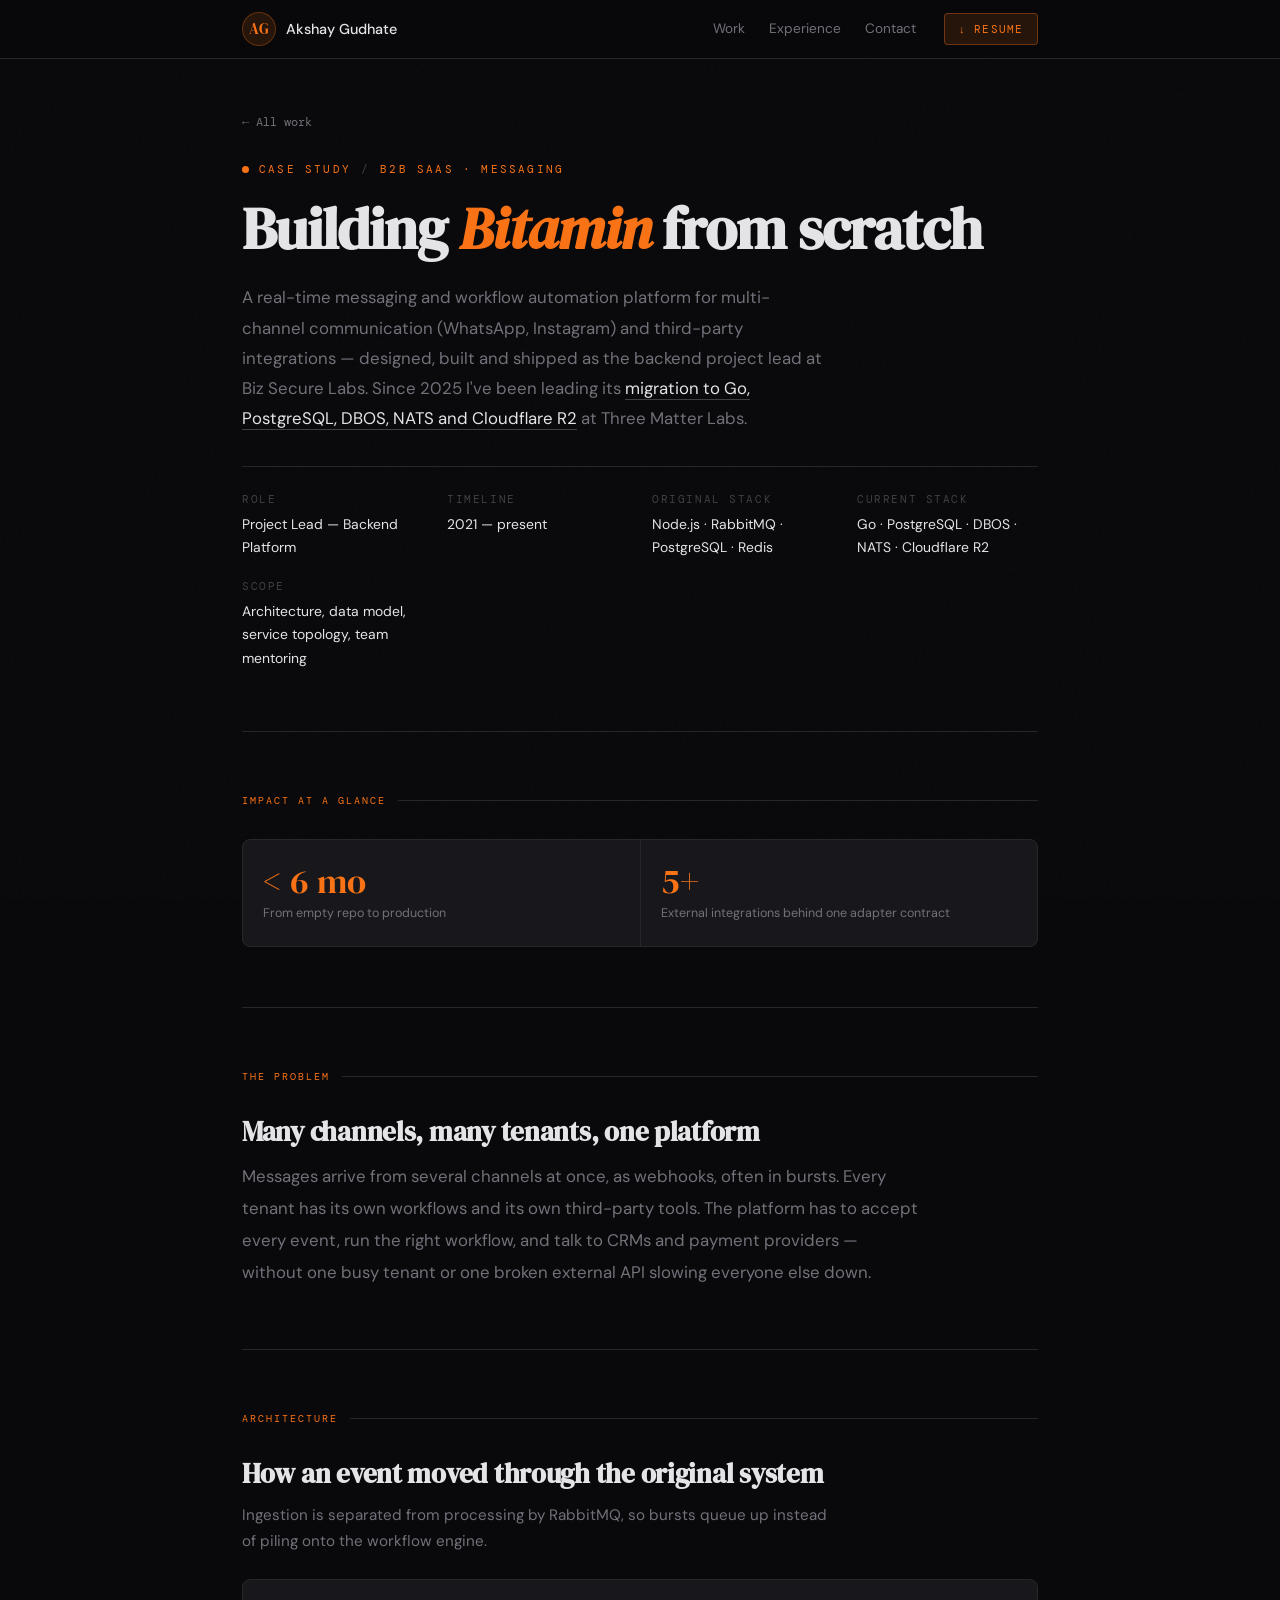
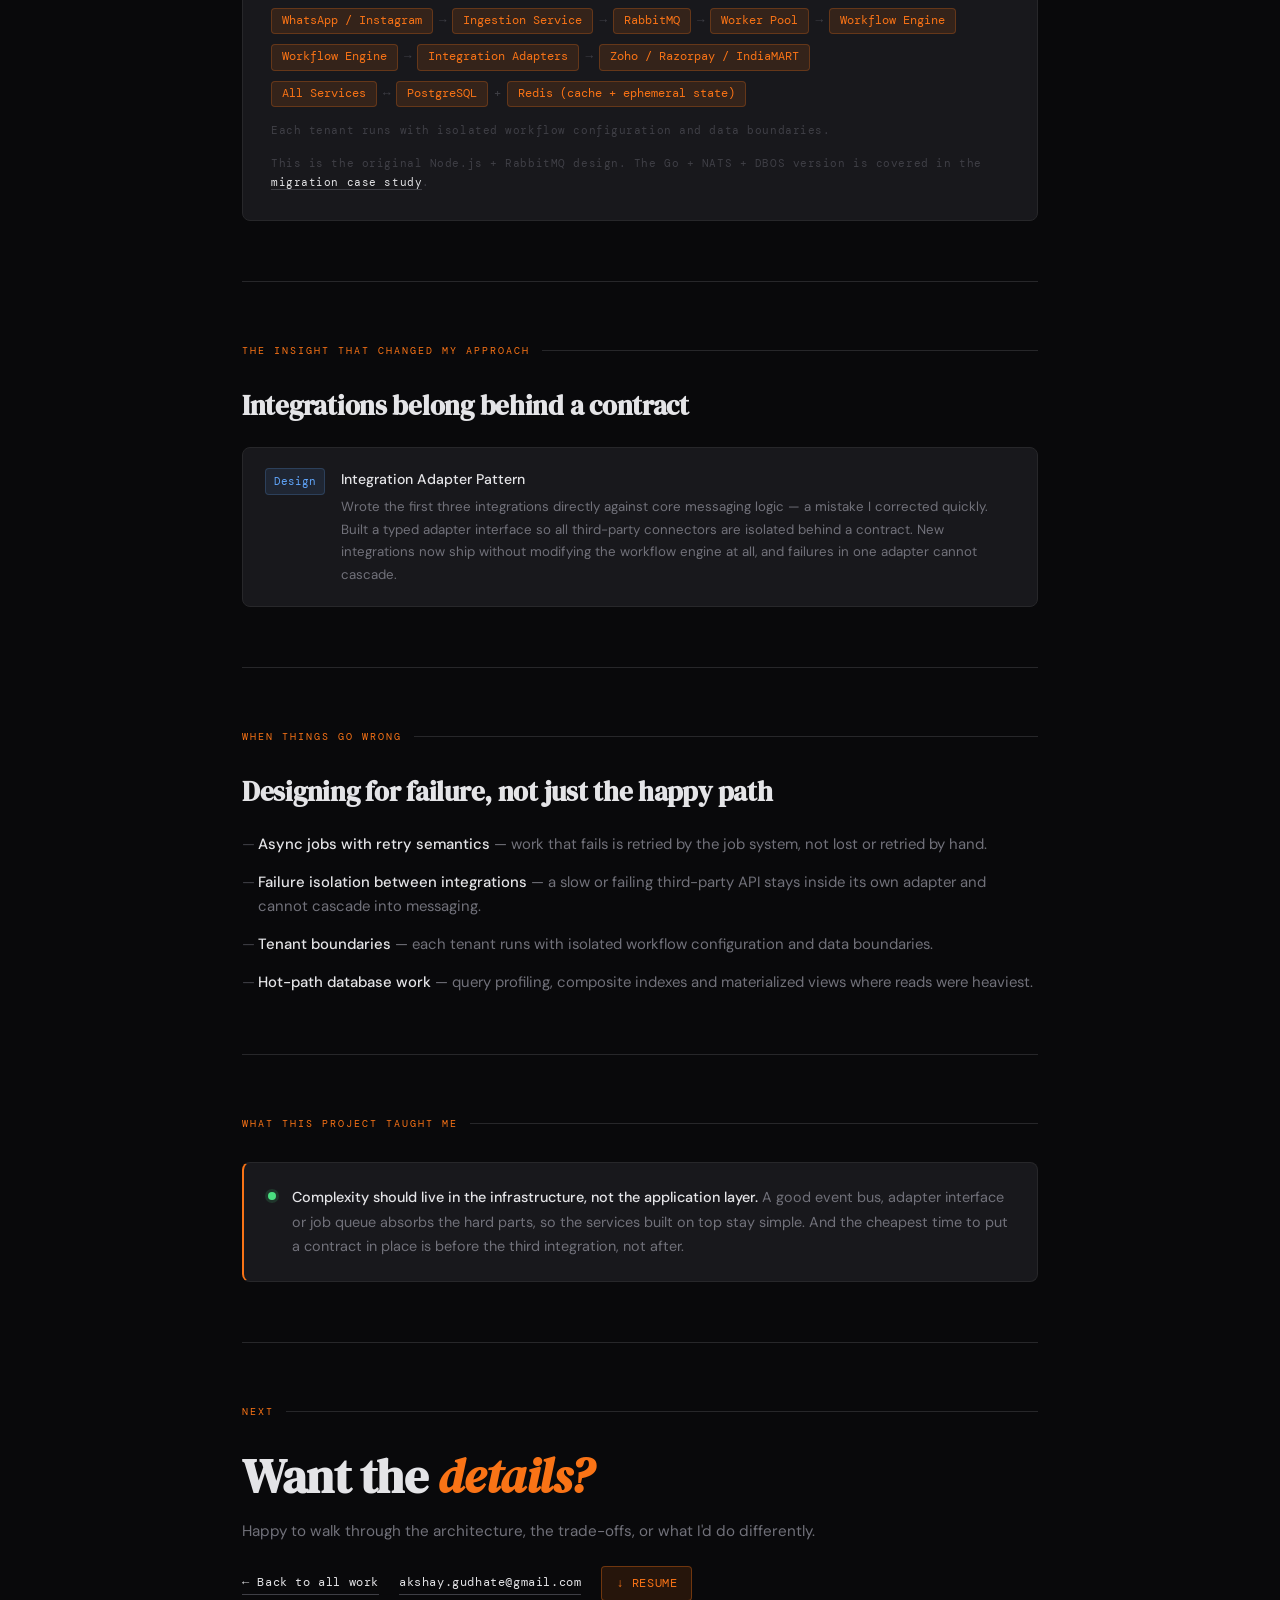
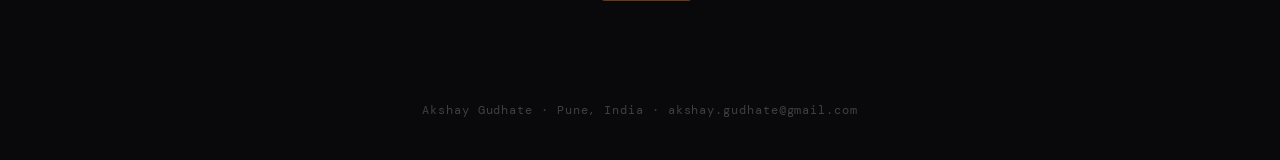
==== work/bitamin.html @ 05e9c8c0 "Redesign portfolio: work first, case studies, contact last - Sticky top bar (Work / Experience / Con" ====
<!DOCTYPE html>
<html lang="en">

<head>
    <meta charset="UTF-8" />
    <meta name="viewport" content="width=device-width, initial-scale=1.0" />
    <title>Bitamin case study — Akshay Gudhate</title>
    <meta name="description"
        content="How Akshay Gudhate designed and built Bitamin, a real-time messaging and workflow automation platform, from scratch.">
    <meta property="og:title" content="Building Bitamin from scratch — case study">
    <meta property="og:description"
        content="Real-time multi-channel messaging, workflow automation and third-party integrations built on Node.js and RabbitMQ, now migrated to Go, PostgreSQL, DBOS, NATS and R2.">
    <meta property="og:type" content="article">
    <link rel="icon" type="image/png" href="../favicon.png">
    <link rel="preconnect" href="https://fonts.googleapis.com">
    <link rel="preconnect" href="https://fonts.gstatic.com" crossorigin>
    <link
        href="https://fonts.googleapis.com/css2?family=DM+Serif+Display:ital@0;1&family=DM+Mono:wght@400;500&family=DM+Sans:wght@300;400;500&display=swap"
        rel="stylesheet">
    <link rel="stylesheet" href="../styles.css">
</head>

<body id="top">

    <!-- TOP BAR -->
    <header class="topbar">
        <div class="topbar-inner">
            <a class="brand" href="../index.html"><span class="brand-mark">AG</span><span class="brand-name">Akshay Gudhate</span></a>
            <nav class="topnav">
                <a href="../index.html#work">Work</a>
                <a href="../index.html#experience">Experience</a>
                <a href="../index.html#contact">Contact</a>
            </nav>
            <a class="resume-btn" href="https://drive.google.com/file/d/1PpCX9nBve4YOYpo0bK9APBf0AA8yxDBO/view?usp=drive_link" target="_blank" rel="noopener">↓ Resume</a>
        </div>
    </header>

    <div class="container">

        <!-- CASE STUDY HERO -->
        <div class="hero cs-hero">
            <a class="cs-back" href="../index.html#work">← All work</a>
            <div class="hero-eyebrow"><span class="dot"></span>Case study<span class="sep">/</span>B2B SaaS · Messaging</div>
            <h1>Building <em>Bitamin</em> from scratch</h1>
            <p class="hero-desc">A real-time messaging and workflow automation platform for multi-channel
                communication (WhatsApp, Instagram) and third-party integrations — designed, built and shipped as
                the backend project lead at Biz Secure Labs. Since 2025 I've been leading its
                <a class="inline-link" href="messaging-migration.html">migration to Go, PostgreSQL, DBOS, NATS and
                    Cloudflare R2</a> at Three Matter Labs.</p>

            <div class="cs-meta">
                <div><span>Role</span>Project Lead — Backend Platform</div>
                <div><span>Timeline</span>2021 — present</div>
                <div><span>Original stack</span>Node.js · RabbitMQ · PostgreSQL · Redis</div>
                <div><span>Current stack</span>Go · PostgreSQL · DBOS · NATS · Cloudflare R2</div>
                <div><span>Scope</span>Architecture, data model, service topology, team mentoring</div>
            </div>
        </div>

        <!-- IMPACT -->
        <section>
            <div class="section-label">Impact at a glance</div>
            <div class="stats-grid">
                <div class="stat">
                    <div class="stat-num">&lt; 6 mo</div>
                    <div class="stat-label">From empty repo to production</div>
                </div>
                <div class="stat">
                    <div class="stat-num">5+</div>
                    <div class="stat-label">External integrations behind one adapter contract</div>
                </div>
            </div>
        </section>

        <!-- PROBLEM -->
        <section>
            <div class="section-label">The problem</div>
            <h2>Many channels, many tenants, one platform</h2>
            <p class="summary-text">Messages arrive from several channels at once, as webhooks, often in bursts.
                Every tenant has its own workflows and its own third-party tools. The platform has to accept every
                event, run the right workflow, and talk to CRMs and payment providers — without one busy tenant or
                one broken external API slowing everyone else down.</p>
        </section>

        <!-- ARCHITECTURE -->
        <section>
            <div class="section-label">Architecture</div>
            <h2>How an event moved through the original system</h2>
            <p class="section-intro">Ingestion is separated from processing by RabbitMQ, so bursts queue up instead of
                piling onto the workflow engine.</p>
            <div class="arch-flow">
                <div class="flow-line">
                    <span class="node">WhatsApp / Instagram</span>
                    <span class="arrow">→</span>
                    <span class="node">Ingestion Service</span>
                    <span class="arrow">→</span>
                    <span class="node">RabbitMQ</span>
                    <span class="arrow">→</span>
                    <span class="node">Worker Pool</span>
                    <span class="arrow">→</span>
                    <span class="node">Workflow Engine</span>
                </div>
                <div class="flow-line" style="margin-top: 10px;">
                    <span class="node">Workflow Engine</span>
                    <span class="arrow">→</span>
                    <span class="node">Integration Adapters</span>
                    <span class="arrow">→</span>
                    <span class="node">Zoho / Razorpay / IndiaMART</span>
                </div>
                <div class="flow-line" style="margin-top: 10px;">
                    <span class="node">All Services</span>
                    <span class="arrow">↔</span>
                    <span class="node">PostgreSQL</span>
                    <span class="arrow">+</span>
                    <span class="node">Redis (cache + ephemeral state)</span>
                </div>
                <div class="flow-label">Each tenant runs with isolated workflow configuration and data boundaries.</div>
                <div class="flow-label">This is the original Node.js + RabbitMQ design. The Go + NATS + DBOS version is
                    covered in the <a class="inline-link" href="messaging-migration.html">migration case study</a>.</div>
            </div>
        </section>

        <!-- INSIGHT -->
        <section id="integrations">
            <div class="section-label">The insight that changed my approach</div>
            <h2>Integrations belong behind a contract</h2>
            <div class="decisions">
                <div class="decision">
                    <span class="decision-tag neutral">Design</span>
                    <div>
                        <h3>Integration Adapter Pattern</h3>
                        <p>Wrote the first three integrations directly against core messaging logic — a mistake I
                            corrected quickly. Built a typed adapter interface so all third-party connectors are
                            isolated behind a contract. New integrations now ship without modifying the workflow engine
                            at all, and failures in one adapter cannot cascade.</p>
                    </div>
                </div>
            </div>
        </section>

        <!-- FAILURE -->
        <section>
            <div class="section-label">When things go wrong</div>
            <h2>Designing for failure, not just the happy path</h2>
            <ul class="tl-bullets cs-list">
                <li><strong>Async jobs with retry semantics</strong> — work that fails is retried by the job system,
                    not lost or retried by hand.</li>
                <li><strong>Failure isolation between integrations</strong> — a slow or failing third-party API stays
                    inside its own adapter and cannot cascade into messaging.</li>
                <li><strong>Tenant boundaries</strong> — each tenant runs with isolated workflow configuration and
                    data boundaries.</li>
                <li><strong>Hot-path database work</strong> — query profiling, composite indexes and materialized
                    views where reads were heaviest.</li>
            </ul>
        </section>

        <!-- LESSONS -->
        <section>
            <div class="section-label">What this project taught me</div>
            <div class="currently-box">
                <div class="dot-live"></div>
                <p><strong>Complexity should live in the infrastructure, not the application layer.</strong> A good
                    event bus, adapter interface or job queue absorbs the hard parts, so the services built on top
                    stay simple. And the cheapest time to put a contract in place is before the third integration,
                    not after.</p>
            </div>
        </section>

        <!-- NEXT -->
        <section class="contact">
            <div class="section-label">Next</div>
            <h2 class="contact-title">Want the <em>details?</em></h2>
            <p class="section-intro">Happy to walk through the architecture, the trade-offs, or what I'd do
                differently.</p>
            <div class="hero-links" style="margin-top: 22px;">
                <a href="../index.html#work">← Back to all work</a>
                <a href="mailto:akshay.gudhate@gmail.com">akshay.gudhate@gmail.com</a>
                <a href="https://drive.google.com/file/d/1PpCX9nBve4YOYpo0bK9APBf0AA8yxDBO/view?usp=drive_link" target="_blank" rel="noopener" class="resume-btn">↓ Resume</a>
            </div>
        </section>

        <footer>
            <p>Akshay Gudhate · Pune, India · <a href="mailto:akshay.gudhate@gmail.com">akshay.gudhate@gmail.com</a></p>
        </footer>

    </div>
</body>

</html>
---- styles.css ----
:root {
    --bg: #09090b;
    --surface: #111114;
    --card: #18181c;
    --border: #27272a;
    --text: #e4e4e7;
    --muted: #71717a;
    --faint: #3f3f46;
    --accent: #f97316;
    --accent-dim: rgba(249, 115, 22, 0.12);
    --green: #4ade80;
    --blue: #60a5fa;
}

*,
*::before,
*::after {
    box-sizing: border-box;
    margin: 0;
    padding: 0;
}

html {
    scroll-behavior: smooth;
    scroll-padding-top: 76px;
}

body {
    font-family: 'DM Sans', sans-serif;
    background: var(--bg);
    color: var(--text);
    line-height: 1.7;
    overflow-x: hidden;
}

/* ── NOISE TEXTURE ── */
body::before {
    content: '';
    position: fixed;
    inset: 0;
    background-image: url("data:image/svg+xml,%3Csvg viewBox='0 0 256 256' xmlns='http://www.w3.org/2000/svg'%3E%3Cfilter id='noise'%3E%3CfeTurbulence type='fractalNoise' baseFrequency='0.9' numOctaves='4' stitchTiles='stitch'/%3E%3C/filter%3E%3Crect width='100%25' height='100%25' filter='url(%23noise)' opacity='0.04'/%3E%3C/svg%3E");
    pointer-events: none;
    z-index: 0;
    opacity: 0.4;
}

/* ── LAYOUT ── */
.container {
    max-width: 860px;
    margin: 0 auto;
    padding: 0 32px;
    position: relative;
    z-index: 1;
}

/* ── HERO ── */
.hero {
    padding: 80px 0 60px;
    border-bottom: 1px solid var(--border);
}

.hero-eyebrow {
    font-family: 'DM Mono', monospace;
    font-size: 11px;
    letter-spacing: 0.2em;
    text-transform: uppercase;
    color: var(--accent);
    margin-bottom: 18px;
    display: flex;
    align-items: center;
    gap: 10px;
}

.hero-eyebrow .dot {
    width: 7px;
    height: 7px;
    border-radius: 50%;
    background: var(--accent);
}

.hero-eyebrow .sep {
    color: var(--faint);
}

.hero-tagline {
    font-family: 'DM Serif Display', serif;
    font-size: clamp(1.35rem, 2.6vw, 1.7rem);
    line-height: 1.3;
    color: var(--text);
    margin: -6px 0 18px;
    max-width: 560px;
}

.hero-tagline em {
    color: var(--accent);
}

h1 {
    font-family: 'DM Serif Display', serif;
    font-size: clamp(2.4rem, 5vw, 3.6rem);
    line-height: 1.1;
    color: var(--text);
    margin-bottom: 22px;
    letter-spacing: -0.02em;
}

h1 em {
    font-style: italic;
    color: var(--accent);
}

.hero-desc {
    font-size: 1.05rem;
    color: var(--muted);
    max-width: 580px;
    margin-bottom: 0;
    line-height: 1.8;
}

.hero-links {
    display: flex;
    gap: 20px;
    flex-wrap: wrap;
    align-items: center;
}

.hero-links a {
    font-family: 'DM Mono', monospace;
    font-size: 12px;
    color: var(--text);
    text-decoration: none;
    letter-spacing: 0.05em;
    border-bottom: 1px solid var(--faint);
    padding-bottom: 2px;
    transition: color 0.2s, border-color 0.2s;
}

.hero-links a:hover {
    color: var(--accent);
    border-color: var(--accent);
}

.hero-inner {
    display: flex;
    align-items: center;
    justify-content: space-between;
    gap: 48px;
}

.hero-text {
    flex: 1;
    min-width: 0;
}

.hero-photo {
    width: 200px;
    height: 200px;
    border-radius: 50%;
    object-fit: cover;
    object-position: center top;
    border: 2px solid var(--border);
    flex-shrink: 0;
}

/* ── TOP BAR ── */
.topbar {
    position: sticky;
    top: 0;
    z-index: 50;
    background: rgba(9, 9, 11, 0.82);
    backdrop-filter: blur(10px);
    -webkit-backdrop-filter: blur(10px);
    border-bottom: 1px solid var(--border);
}

.topbar-inner {
    max-width: 860px;
    margin: 0 auto;
    padding: 12px 32px;
    display: flex;
    align-items: center;
    gap: 28px;
}

.brand {
    display: flex;
    align-items: center;
    gap: 10px;
    text-decoration: none;
    color: var(--text);
    margin-right: auto;
}

.brand-mark {
    font-family: 'DM Serif Display', serif;
    font-size: 0.95rem;
    width: 34px;
    height: 34px;
    border-radius: 50%;
    display: grid;
    place-items: center;
    background: var(--accent-dim);
    color: var(--accent);
    border: 1px solid rgba(249, 115, 22, 0.3);
}

.brand-name {
    font-size: 0.9rem;
    font-weight: 500;
}

.topnav {
    display: flex;
    gap: 24px;
}

.topnav a {
    font-size: 0.85rem;
    color: var(--muted);
    text-decoration: none;
    transition: color 0.2s;
}

.topnav a:hover {
    color: var(--text);
}

.topbar .resume-btn {
    text-decoration: none;
}

/* ── RESUME BUTTON ── */
.resume-btn {
    font-family: 'DM Mono', monospace;
    font-size: 11px;
    letter-spacing: 0.1em;
    text-transform: uppercase;
    color: var(--accent) !important;
    border: 1px solid rgba(249, 115, 22, 0.35) !important;
    border-bottom: 1px solid rgba(249, 115, 22, 0.35) !important;
    border-radius: 4px;
    padding: 6px 14px 6px !important;
    background: var(--accent-dim);
    transition: background 0.2s, border-color 0.2s !important;
}

.resume-btn:hover {
    background: rgba(249, 115, 22, 0.2) !important;
    border-color: var(--accent) !important;
    color: var(--accent) !important;
}

/* ── SECTION HEADS ── */
section {
    padding: 60px 0;
    border-bottom: 1px solid var(--border);
}

section:last-of-type {
    border-bottom: none;
}

.section-label {
    font-family: 'DM Mono', monospace;
    font-size: 10px;
    letter-spacing: 0.2em;
    text-transform: uppercase;
    color: var(--accent);
    margin-bottom: 30px;
    display: flex;
    align-items: center;
    gap: 12px;
}

.section-label::after {
    content: '';
    flex: 1;
    height: 1px;
    background: var(--border);
}

h2 {
    font-family: 'DM Serif Display', serif;
    font-size: 1.7rem;
    color: var(--text);
    margin-bottom: 12px;
    letter-spacing: -0.01em;
    line-height: 1.25;
}

h3 {
    font-size: 0.95rem;
    font-weight: 500;
    color: var(--text);
    margin-bottom: 6px;
}

p {
    color: var(--muted);
    font-size: 0.95rem;
}

.section-intro {
    max-width: 600px;
    margin-bottom: 8px;
}

/* ── SELECTED WORK ── */
.work-grid {
    display: grid;
    grid-template-columns: 1fr 1fr;
    gap: 20px;
    margin-top: 28px;
}

.work-card {
    display: flex;
    flex-direction: column;
    background: var(--card);
    border: 1px solid var(--border);
    border-radius: 10px;
    overflow: hidden;
    text-decoration: none;
    color: inherit;
    transition: border-color 0.2s, transform 0.2s;
}

.work-card:hover {
    border-color: rgba(249, 115, 22, 0.45);
    transform: translateY(-2px);
}

.work-card.featured {
    grid-column: 1 / -1;
}

.work-visual {
    position: relative;
    min-height: 170px;
    padding: 52px 22px 56px;
    display: flex;
    align-items: center;
    justify-content: center;
    background-color: var(--surface);
    background-image:
        linear-gradient(rgba(255, 255, 255, 0.025) 1px, transparent 1px),
        linear-gradient(90deg, rgba(255, 255, 255, 0.025) 1px, transparent 1px);
    background-size: 22px 22px;
    border-bottom: 1px solid var(--border);
}

.work-cat,
.work-num,
.work-chip {
    position: absolute;
    font-family: 'DM Mono', monospace;
    font-size: 0.66rem;
    letter-spacing: 0.08em;
    text-transform: uppercase;
    border: 1px solid var(--border);
    background: var(--bg);
    border-radius: 4px;
    padding: 3px 8px;
}

.work-cat {
    top: 14px;
    left: 14px;
    color: var(--text);
}

.work-num {
    top: 14px;
    right: 14px;
    color: var(--muted);
}

.work-chip {
    bottom: 14px;
    right: 14px;
    color: var(--green);
    text-transform: none;
    letter-spacing: 0.02em;
}

.work-flow {
    font-family: 'DM Mono', monospace;
    display: flex;
    flex-wrap: wrap;
    align-items: center;
    justify-content: center;
    gap: 6px 0;
}

.work-flow.stacked {
    flex-direction: column;
    gap: 10px;
}

.work-flow .node {
    display: inline-block;
    background: var(--accent-dim);
    color: var(--accent);
    border: 1px solid rgba(249, 115, 22, 0.25);
    border-radius: 4px;
    padding: 3px 10px;
    font-size: 0.72rem;
    white-space: nowrap;
}

.work-flow .node.dim {
    background: transparent;
    color: var(--muted);
    border-color: var(--border);
}

.work-flow .arrow {
    color: var(--faint);
    margin: 0 6px;
}

.work-body {
    padding: 22px;
    display: flex;
    flex-direction: column;
    flex: 1;
}

.work-role {
    font-family: 'DM Mono', monospace;
    font-size: 0.7rem;
    color: var(--muted);
    letter-spacing: 0.03em;
    margin-bottom: 10px;
}

.work-body h3 {
    font-family: 'DM Serif Display', serif;
    font-weight: 400;
    font-size: 1.3rem;
    line-height: 1.25;
    margin-bottom: 10px;
    transition: color 0.2s;
}

.work-card:hover h3 {
    color: var(--accent);
}

.work-body p {
    font-size: 0.87rem;
    line-height: 1.65;
    margin-bottom: 16px;
}

.work-tags {
    display: flex;
    flex-wrap: wrap;
    gap: 6px 14px;
    font-size: 0.75rem;
    color: var(--faint);
    margin-bottom: 18px;
}

.work-cta {
    margin-top: auto;
    padding-top: 14px;
    border-top: 1px solid var(--border);
    font-family: 'DM Mono', monospace;
    font-size: 0.7rem;
    letter-spacing: 0.1em;
    text-transform: uppercase;
    color: var(--text);
    display: flex;
    justify-content: space-between;
}

.work-cta span {
    color: var(--accent);
}

/* ── CONTACT ── */
.contact-title {
    font-size: clamp(2rem, 5vw, 3rem);
    line-height: 1.1;
    margin-bottom: 16px;
}

.contact-title em {
    color: var(--accent);
}

.contact-row {
    display: flex;
    align-items: center;
    gap: 12px;
    flex-wrap: wrap;
    margin: 24px 0 22px;
}

.contact-email {
    font-family: 'DM Serif Display', serif;
    font-size: clamp(1.2rem, 3vw, 1.6rem);
    color: var(--text);
    text-decoration: none;
    border-bottom: 1px solid var(--faint);
    transition: color 0.2s, border-color 0.2s;
    word-break: break-all;
}

.contact-email:hover {
    color: var(--accent);
    border-color: var(--accent);
}

.copy-btn {
    font-family: 'DM Mono', monospace;
    font-size: 0.7rem;
    letter-spacing: 0.08em;
    text-transform: uppercase;
    color: var(--muted);
    background: transparent;
    border: 1px solid var(--border);
    border-radius: 4px;
    padding: 5px 10px;
    cursor: pointer;
    transition: color 0.2s, border-color 0.2s;
}

.copy-btn:hover {
    color: var(--text);
    border-color: var(--faint);
}

/* ── SUMMARY ── */
.summary-text {
    font-size: 1.05rem;
    color: var(--muted);
    line-height: 1.9;
    max-width: 680px;
}

.summary-text strong {
    color: var(--text);
    font-weight: 500;
}

/* ── IMPACT STATS ── */
.stats-grid {
    display: grid;
    grid-template-columns: repeat(auto-fit, minmax(180px, 1fr));
    gap: 1px;
    background: var(--border);
    border: 1px solid var(--border);
    border-radius: 8px;
    overflow: hidden;
    margin-top: 30px;
}

.stat {
    background: var(--card);
    padding: 24px 20px;
    position: relative;
}

.stat-num {
    font-family: 'DM Serif Display', serif;
    font-size: 2.2rem;
    color: var(--accent);
    line-height: 1;
    margin-bottom: 6px;
}

.stat-label {
    font-size: 0.78rem;
    color: var(--muted);
    line-height: 1.4;
}

/* ── PILLARS ── */
.pillars {
    display: grid;
    grid-template-columns: repeat(auto-fit, minmax(240px, 1fr));
    gap: 16px;
    margin-top: 24px;
}

.pillar {
    background: var(--card);
    border: 1px solid var(--border);
    border-radius: 8px;
    padding: 22px;
    position: relative;
    overflow: hidden;
    transition: border-color 0.2s;
}

.pillar:hover {
    border-color: var(--faint);
}

.pillar-icon {
    font-size: 1.3rem;
    margin-bottom: 12px;
}

.pillar h3 {
    font-size: 0.9rem;
    margin-bottom: 8px;
}

.pillar p {
    font-size: 0.85rem;
    line-height: 1.6;
}

/* ── ARCHITECTURE ── */
.arch-flow {
    background: var(--card);
    border: 1px solid var(--border);
    border-radius: 8px;
    padding: 28px;
    margin-top: 24px;
    overflow-x: auto;
}

.flow-line {
    font-family: 'DM Mono', monospace;
    font-size: 0.78rem;
    color: var(--muted);
    line-height: 2.4;
    white-space: nowrap;
}

.flow-line .node {
    display: inline-block;
    background: var(--accent-dim);
    color: var(--accent);
    border: 1px solid rgba(249, 115, 22, 0.25);
    border-radius: 4px;
    padding: 3px 10px;
    font-size: 0.72rem;
}

.flow-line .arrow {
    color: var(--faint);
    margin: 0 6px;
}

.flow-label {
    font-family: 'DM Mono', monospace;
    font-size: 0.7rem;
    color: var(--faint);
    margin-top: 14px;
    letter-spacing: 0.05em;
}

/* ── DECISIONS TABLE ── */
.decisions {
    margin-top: 24px;
    display: flex;
    flex-direction: column;
    gap: 16px;
}

.decision {
    background: var(--card);
    border: 1px solid var(--border);
    border-radius: 8px;
    padding: 20px 22px;
    display: grid;
    grid-template-columns: auto 1fr;
    gap: 16px;
    align-items: start;
}

.decision-tag {
    font-family: 'DM Mono', monospace;
    font-size: 0.7rem;
    background: var(--accent-dim);
    color: var(--accent);
    border: 1px solid rgba(249, 115, 22, 0.2);
    border-radius: 4px;
    padding: 3px 8px;
    white-space: nowrap;
}

.decision-tag.neutral {
    background: rgba(96, 165, 250, 0.1);
    color: var(--blue);
    border-color: rgba(96, 165, 250, 0.2);
}

.decision h3 {
    font-size: 0.88rem;
    margin-bottom: 4px;
}

.decision p {
    font-size: 0.83rem;
}

/* ── EXPERIENCE ── */
.timeline {
    margin-top: 24px;
    position: relative;
}

.timeline::before {
    content: '';
    position: absolute;
    left: 0;
    top: 6px;
    bottom: 0;
    width: 1px;
    background: var(--border);
}

.tl-item {
    padding-left: 28px;
    padding-bottom: 40px;
    position: relative;
}

.tl-item:last-child {
    padding-bottom: 0;
}

.tl-item::before {
    content: '';
    position: absolute;
    left: -3px;
    top: 6px;
    width: 7px;
    height: 7px;
    border-radius: 50%;
    background: var(--accent);
}

.tl-meta {
    font-family: 'DM Mono', monospace;
    font-size: 0.72rem;
    color: var(--faint);
    letter-spacing: 0.05em;
    margin-bottom: 6px;
}

.tl-title {
    font-size: 1rem;
    font-weight: 500;
    color: var(--text);
    margin-bottom: 4px;
}

.tl-company {
    font-size: 0.83rem;
    color: var(--accent);
    margin-bottom: 14px;
}

.tl-bullets {
    list-style: none;
    display: flex;
    flex-direction: column;
    gap: 8px;
}

.tl-bullets li {
    font-size: 0.87rem;
    color: var(--muted);
    padding-left: 16px;
    position: relative;
    line-height: 1.6;
}

.tl-bullets li::before {
    content: '—';
    position: absolute;
    left: 0;
    color: var(--faint);
}

.tl-bullets li strong {
    color: var(--text);
    font-weight: 500;
}

/* ── PHILOSOPHY ── */
.philosophy-grid {
    display: grid;
    grid-template-columns: 1fr 1fr;
    gap: 16px;
    margin-top: 24px;
}

@media (max-width: 580px) {
    .philosophy-grid {
        grid-template-columns: 1fr;
    }
}

.philosophy-card {
    background: var(--card);
    border: 1px solid var(--border);
    border-radius: 8px;
    padding: 22px;
}

.philosophy-card h3 {
    font-family: 'DM Serif Display', serif;
    font-size: 1rem;
    font-weight: 400;
    color: var(--text);
    margin-bottom: 8px;
}

.philosophy-card p {
    font-size: 0.85rem;
    line-height: 1.7;
}

/* ── TECH STACK ── */
.stack-groups {
    margin-top: 24px;
    display: flex;
    flex-direction: column;
    gap: 14px;
}

.stack-row {
    display: flex;
    align-items: baseline;
    gap: 14px;
    flex-wrap: wrap;
}

.stack-category {
    font-family: 'DM Mono', monospace;
    font-size: 0.68rem;
    color: var(--faint);
    letter-spacing: 0.1em;
    text-transform: uppercase;
    min-width: 110px;
}

.stack-tags {
    display: flex;
    gap: 8px;
    flex-wrap: wrap;
}

.tag {
    font-family: 'DM Mono', monospace;
    font-size: 0.73rem;
    color: var(--muted);
    border: 1px solid var(--border);
    border-radius: 4px;
    padding: 3px 9px;
    transition: color 0.15s, border-color 0.15s;
}

.tag:hover {
    color: var(--text);
    border-color: var(--faint);
}

/* ── CURRENTLY ── */
.currently-box {
    background: var(--card);
    border: 1px solid var(--border);
    border-left: 2px solid var(--accent);
    border-radius: 8px;
    padding: 22px 24px;
    margin-top: 24px;
    display: flex;
    gap: 16px;
    align-items: flex-start;
}

.dot-live {
    width: 8px;
    height: 8px;
    border-radius: 50%;
    background: var(--green);
    box-shadow: 0 0 0 3px rgba(74, 222, 128, 0.15);
    margin-top: 7px;
    flex-shrink: 0;
    animation: pulse 2s infinite;
}

@keyframes pulse {

    0%,
    100% {
        box-shadow: 0 0 0 3px rgba(74, 222, 128, 0.15);
    }

    50% {
        box-shadow: 0 0 0 6px rgba(74, 222, 128, 0.05);
    }
}

.currently-box p {
    font-size: 0.9rem;
    line-height: 1.7;
}

.currently-box strong {
    color: var(--text);
    font-weight: 500;
}

/* ── FOOTER ── */
footer {
    padding: 40px 0;
    text-align: center;
}

footer p {
    font-family: 'DM Mono', monospace;
    font-size: 0.72rem;
    color: var(--faint);
    letter-spacing: 0.08em;
}

footer a {
    color: var(--faint);
    text-decoration: none;
    transition: color 0.2s;
}

footer a:hover {
    color: var(--accent);
}

/* ── FADE IN ── */
@keyframes fadeUp {
    from {
        opacity: 0;
        transform: translateY(16px);
    }

    to {
        opacity: 1;
        transform: translateY(0);
    }
}

.hero {
    animation: fadeUp 0.6s ease both;
}

section:nth-child(2) {
    animation: fadeUp 0.6s 0.1s ease both;
}

section:nth-child(3) {
    animation: fadeUp 0.6s 0.15s ease both;
}

section:nth-child(4) {
    animation: fadeUp 0.6s 0.2s ease both;
}

section:nth-child(5) {
    animation: fadeUp 0.6s 0.25s ease both;
}

@media (max-width: 640px) {
    body {
        padding: 0;
    }

    .container {
        padding: 0 20px;
    }

    .hero {
        padding: 40px 0 40px;
    }

    /* mobile: photo first, then name, everything centred */
    .hero-inner {
        flex-direction: column;
        gap: 24px;
        text-align: center;
    }

    .hero-photo {
        order: -1;
        width: 140px;
        height: 140px;
    }

    .hero-eyebrow {
        justify-content: center;
        flex-wrap: wrap;
        white-space: nowrap;
        font-size: 10px;
        letter-spacing: 0.14em;
        gap: 8px;
    }

    /* stack: label above its tags on every row */
    .stack-row {
        flex-direction: column;
        gap: 8px;
    }

    .topbar-inner {
        padding: 10px 20px;
    }

    .topnav,
    .brand-name {
        display: none;
    }

    .work-grid {
        grid-template-columns: 1fr;
    }

    .hero-tagline {
        margin-left: auto;
        margin-right: auto;
    }

    .hero-desc {
        margin-left: auto;
        margin-right: auto;
    }

    section {
        padding: 44px 0;
    }

    .stats-grid {
        grid-template-columns: 1fr 1fr;
    }
}

/* ── CASE STUDY ── */
.cs-hero {
    padding-top: 48px;
}

.cs-back {
    display: inline-block;
    font-family: 'DM Mono', monospace;
    font-size: 0.75rem;
    color: var(--muted);
    text-decoration: none;
    margin-bottom: 28px;
    transition: color 0.2s;
}

.cs-back:hover {
    color: var(--accent);
}

.cs-meta {
    display: grid;
    grid-template-columns: repeat(auto-fit, minmax(170px, 1fr));
    gap: 18px 24px;
    margin-top: 32px;
    padding-top: 24px;
    border-top: 1px solid var(--border);
    font-size: 0.87rem;
    color: var(--text);
}

.cs-meta span {
    display: block;
    font-family: 'DM Mono', monospace;
    font-size: 0.66rem;
    letter-spacing: 0.15em;
    text-transform: uppercase;
    color: var(--faint);
    margin-bottom: 4px;
}

.cs-list {
    margin-top: 24px;
    gap: 14px;
}

.cs-list li {
    font-size: 0.93rem;
}

.flow-line {
    white-space: normal;
    display: flex;
    flex-wrap: wrap;
    align-items: center;
    gap: 8px 0;
    line-height: 1.6;
}

@media (max-width: 640px) {
    .cs-hero {
        text-align: left;
    }

    .cs-hero .hero-eyebrow {
        justify-content: flex-start;
    }
}

.arch-flow .node.dim {
    background: transparent;
    color: var(--muted);
    border-color: var(--border);
}

.cs-tag {
    font-family: 'DM Mono', monospace;
    font-size: 0.66rem;
    letter-spacing: 0.12em;
    text-transform: uppercase;
    color: var(--faint);
    min-width: 130px;
}

@media (max-width: 640px) {
    .cs-tag {
        flex-basis: 100%;
    }
}

.inline-link {
    color: var(--text);
    text-decoration: none;
    border-bottom: 1px solid var(--faint);
    transition: color 0.2s, border-color 0.2s;
}

.inline-link:hover {
    color: var(--accent);
    border-color: var(--accent);
}
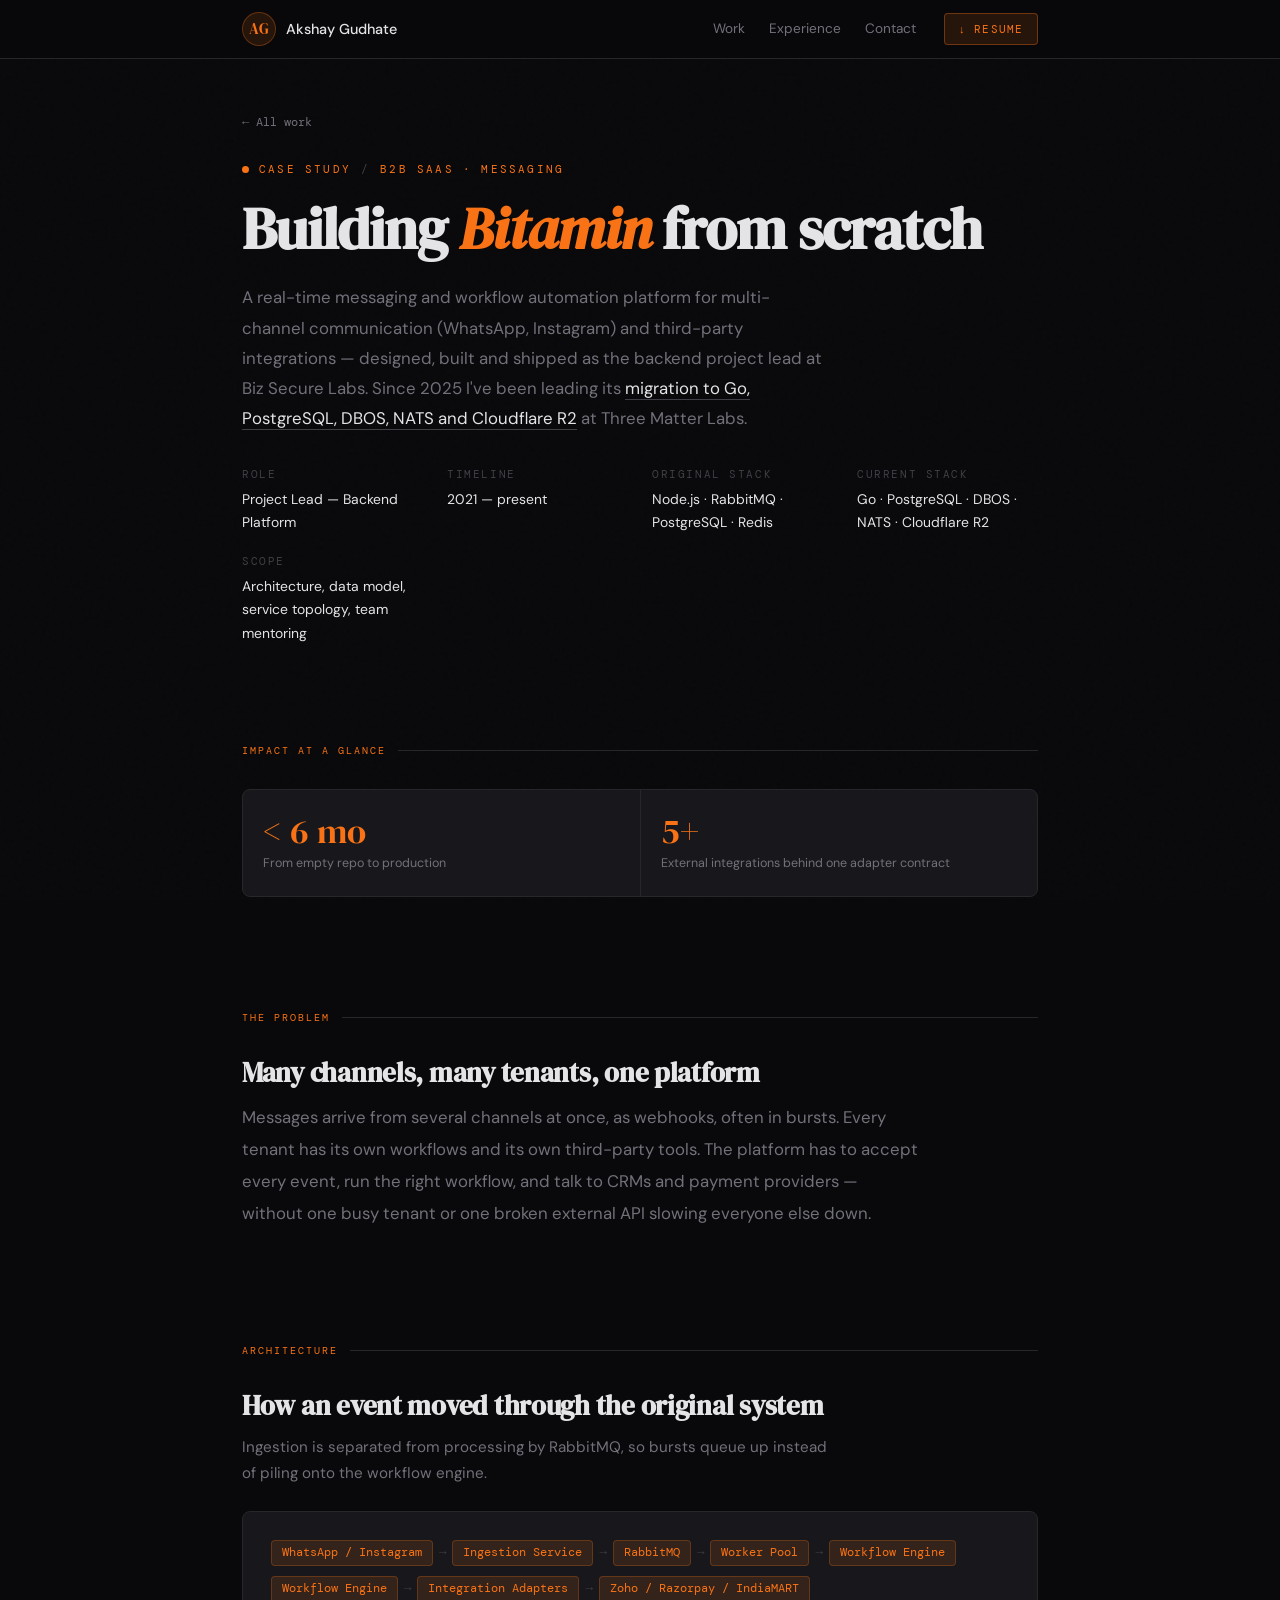
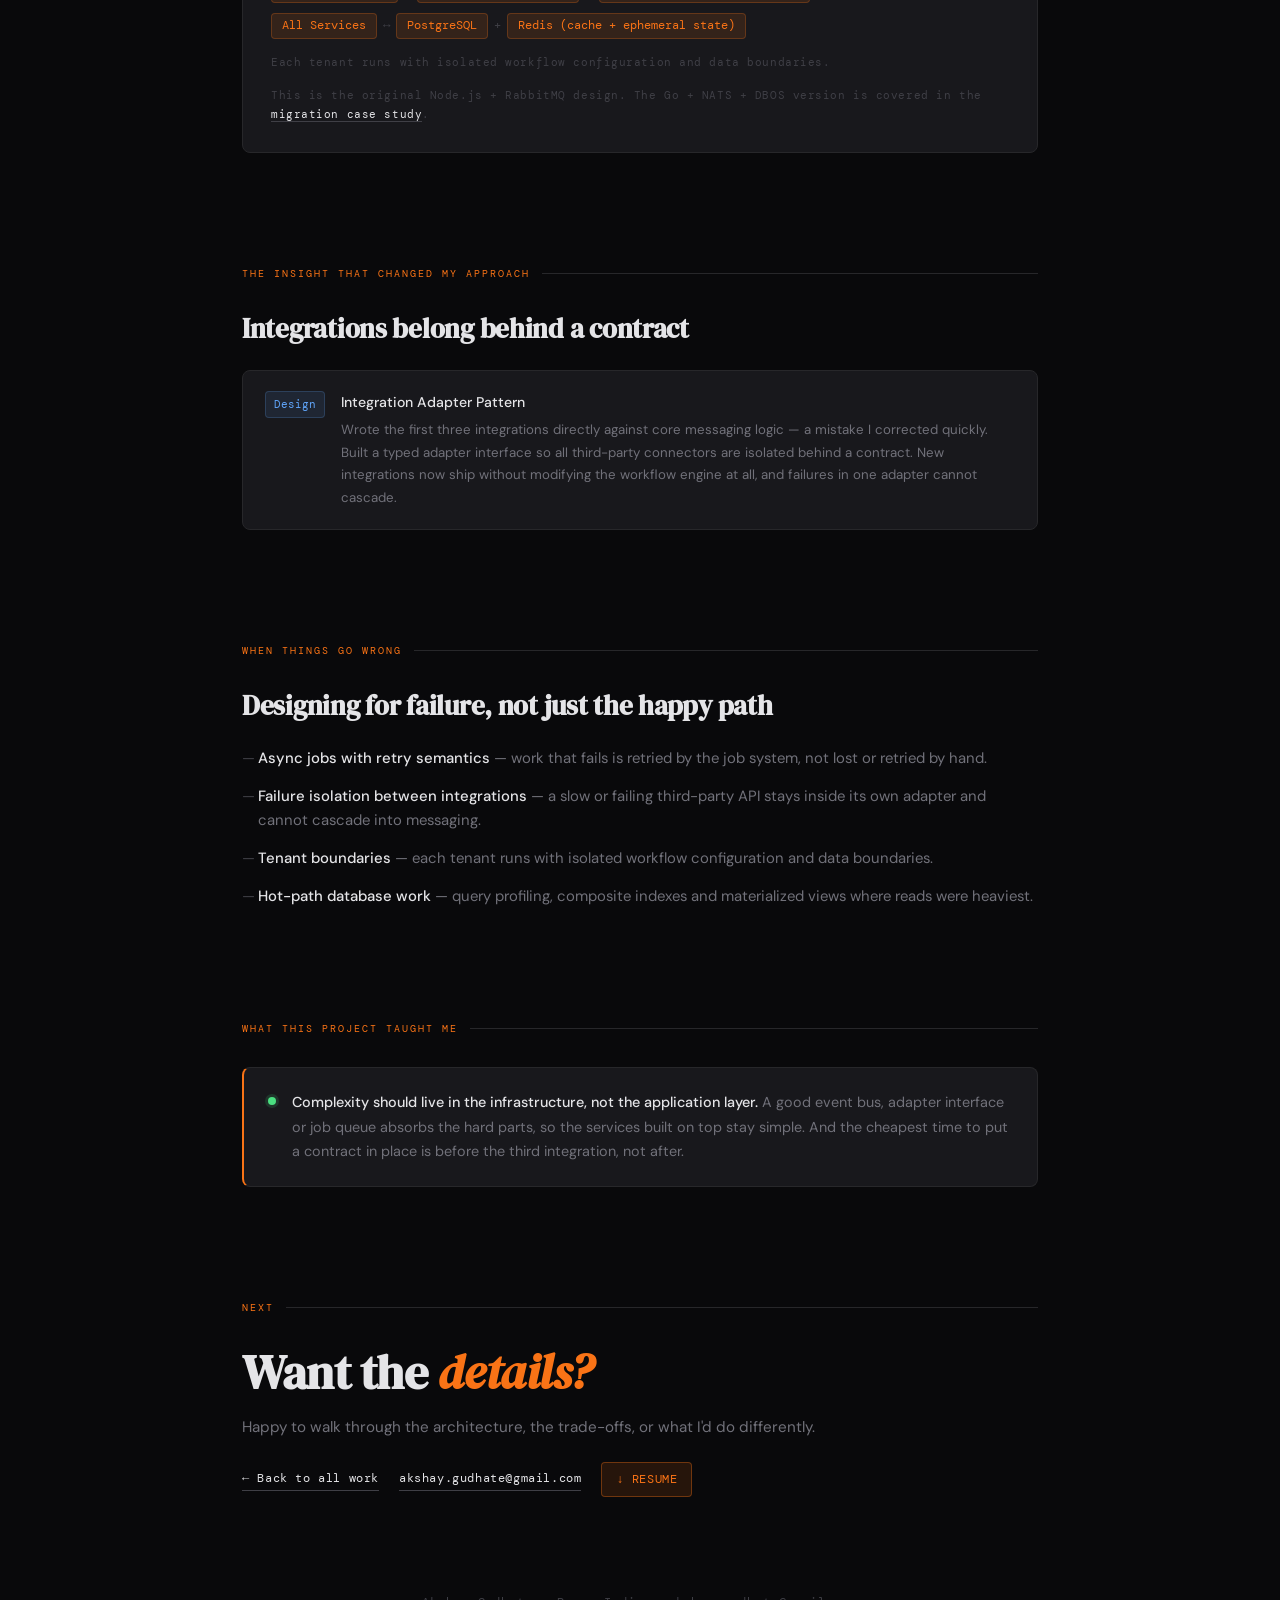
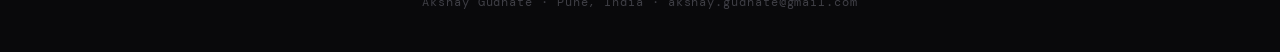
==== commit 8e65a75e: "Updated portfolio." ====
--- a/styles.css
+++ b/styles.css
@@ -55,8 +55,7 @@
 
 /* ── HERO ── */
 .hero {
-    padding: 80px 0 60px;
-    border-bottom: 1px solid var(--border);
+    padding: 80px 0 40px;
 }
 
 .hero-eyebrow {
@@ -153,11 +152,11 @@
 }
 
 .hero-photo {
-    width: 200px;
-    height: 200px;
-    border-radius: 50%;
+    width: 240px;
+    height: 240px;
+    border-radius: 12px;
     object-fit: cover;
-    object-position: center top;
+    object-position: center;
     border: 2px solid var(--border);
     flex-shrink: 0;
 }
@@ -252,13 +251,9 @@
 
 /* ── SECTION HEADS ── */
 section {
-    padding: 60px 0;
-    border-bottom: 1px solid var(--border);
-}
-
-section:last-of-type {
-    border-bottom: none;
-}
+    padding: 56px 0;
+}
+
 
 .section-label {
     font-family: 'DM Mono', monospace;
@@ -524,6 +519,7 @@
     border-radius: 4px;
     padding: 5px 10px;
     cursor: pointer;
+    text-decoration: none;
     transition: color 0.2s, border-color 0.2s;
 }
 
@@ -988,8 +984,8 @@
 
     .hero-photo {
         order: -1;
-        width: 140px;
-        height: 140px;
+        width: 200px;
+        height: 200px;
     }
 
     .hero-eyebrow {
@@ -1063,8 +1059,6 @@
     grid-template-columns: repeat(auto-fit, minmax(170px, 1fr));
     gap: 18px 24px;
     margin-top: 32px;
-    padding-top: 24px;
-    border-top: 1px solid var(--border);
     font-size: 0.87rem;
     color: var(--text);
 }
@@ -1139,3 +1133,106 @@
     color: var(--accent);
     border-color: var(--accent);
 }
+
+/* ── CONTACT CARDS ── */
+.contact-grid {
+    display: grid;
+    grid-template-columns: repeat(2, 1fr);
+    gap: 10px;
+    margin-top: 28px;
+}
+
+.contact-card {
+    display: flex;
+    align-items: center;
+    gap: 14px;
+    padding: 14px 16px;
+    background: var(--card);
+    border: 1px solid var(--border);
+    border-radius: 8px;
+    text-decoration: none;
+    color: var(--text);
+    min-width: 0;
+    transition: border-color 0.2s;
+}
+
+.contact-card:hover {
+    border-color: var(--faint);
+}
+
+.contact-card.primary {
+    grid-column: 1 / -1;
+    border-color: rgba(249, 115, 22, 0.3);
+}
+
+.contact-card.primary:hover {
+    border-color: rgba(249, 115, 22, 0.6);
+}
+
+.cc-icon {
+    width: 36px;
+    height: 36px;
+    flex-shrink: 0;
+    display: grid;
+    place-items: center;
+    border-radius: 6px;
+    background: var(--surface);
+    border: 1px solid var(--border);
+    color: var(--muted);
+    transition: color 0.2s, border-color 0.2s;
+}
+
+.cc-icon svg {
+    width: 18px;
+    height: 18px;
+}
+
+.contact-card:hover .cc-icon,
+.contact-card.primary .cc-icon {
+    color: var(--accent);
+}
+
+.contact-card.primary .cc-icon {
+    background: var(--accent-dim);
+    border-color: rgba(249, 115, 22, 0.25);
+}
+
+.cc-text {
+    display: flex;
+    flex-direction: column;
+    gap: 2px;
+    min-width: 0;
+    flex: 1;
+}
+
+.cc-label {
+    font-family: 'DM Mono', monospace;
+    font-size: 0.62rem;
+    letter-spacing: 0.15em;
+    text-transform: uppercase;
+    color: var(--muted);
+}
+
+.cc-value {
+    font-size: 0.9rem;
+    color: var(--text);
+    overflow: hidden;
+    text-overflow: ellipsis;
+    white-space: nowrap;
+}
+
+.cc-arrow {
+    font-size: 0.85rem;
+    color: var(--faint);
+    transition: color 0.2s;
+}
+
+.contact-card:hover .cc-arrow {
+    color: var(--accent);
+}
+
+@media (max-width: 640px) {
+    .contact-grid {
+        grid-template-columns: 1fr;
+    }
+}
